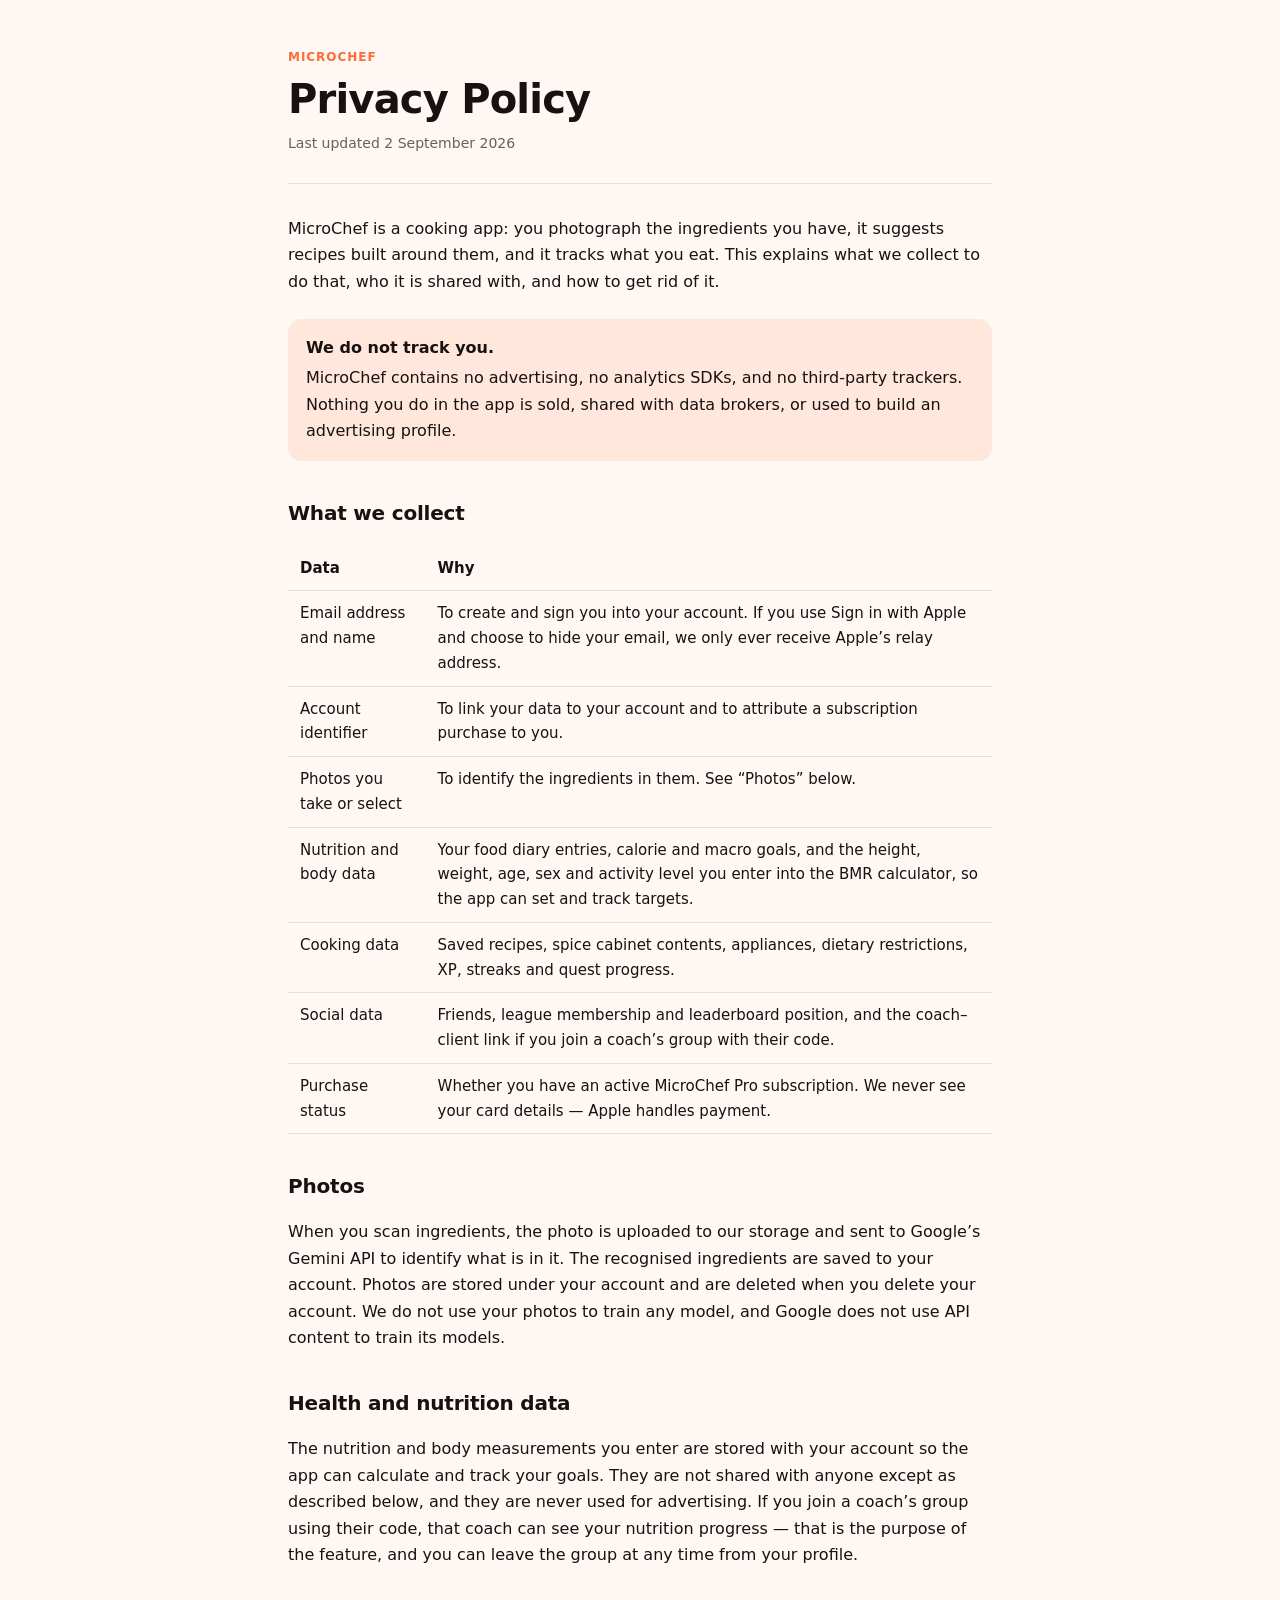
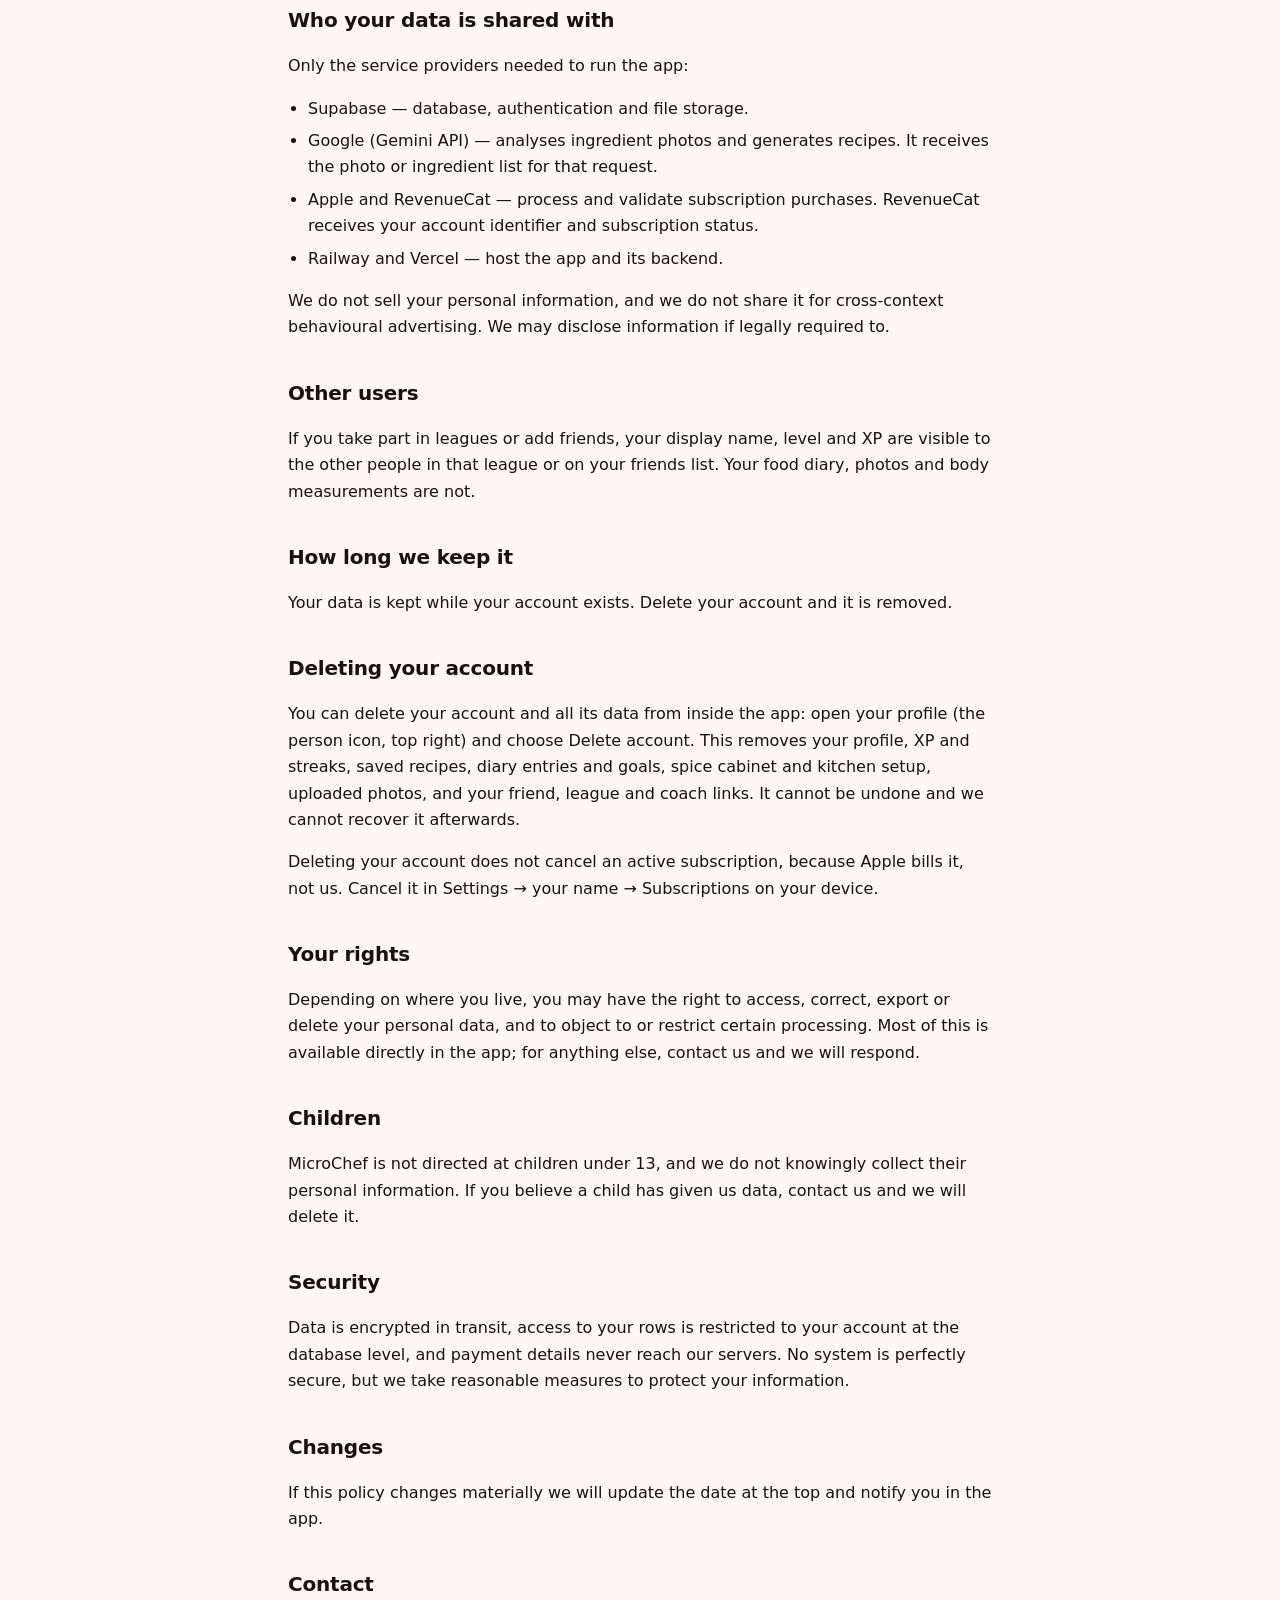
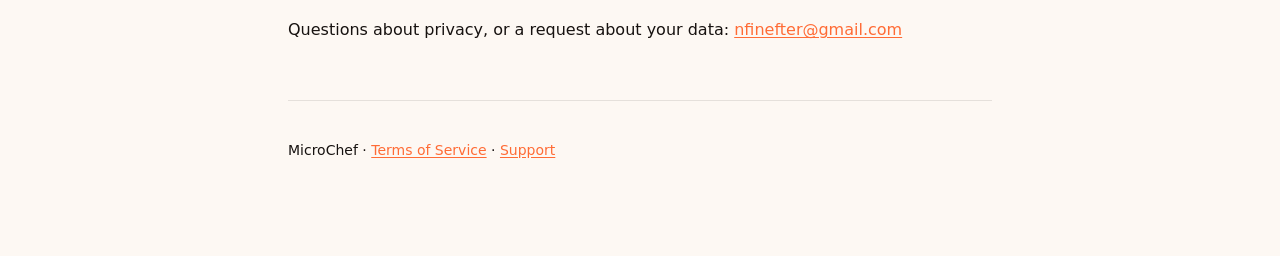
==== privacy.html @ 37d8c3ac "Publish MicroChef legal and support pages Generated from src/content/legal.js in the app repo. App S" ====
<!doctype html>
<html lang="en">
<head>
<meta charset="utf-8" />
<meta name="viewport" content="width=device-width, initial-scale=1" />
<title>Privacy Policy — MicroChef</title>
<link rel="stylesheet" href="_style.css" />
</head>
<body>
<main>
  <header>
    <p class="eyebrow">MicroChef</p>
    <h1>Privacy Policy</h1>
    <p class="meta">Last updated 2 September 2026</p>
  </header>
  <p>MicroChef is a cooking app: you photograph the ingredients you have, it suggests recipes built around them, and it tracks what you eat. This explains what we collect to do that, who it is shared with, and how to get rid of it.</p>
<div class="callout"><p><strong>We do not track you.</strong>MicroChef contains no advertising, no analytics SDKs, and no third-party trackers. Nothing you do in the app is sold, shared with data brokers, or used to build an advertising profile.</p></div>
<h2>What we collect</h2><table><tr><th>Data</th><th>Why</th></tr><tr><td>Email address and name</td><td>To create and sign you into your account. If you use Sign in with Apple and choose to hide your email, we only ever receive Apple’s relay address.</td></tr><tr><td>Account identifier</td><td>To link your data to your account and to attribute a subscription purchase to you.</td></tr><tr><td>Photos you take or select</td><td>To identify the ingredients in them. See “Photos” below.</td></tr><tr><td>Nutrition and body data</td><td>Your food diary entries, calorie and macro goals, and the height, weight, age, sex and activity level you enter into the BMR calculator, so the app can set and track targets.</td></tr><tr><td>Cooking data</td><td>Saved recipes, spice cabinet contents, appliances, dietary restrictions, XP, streaks and quest progress.</td></tr><tr><td>Social data</td><td>Friends, league membership and leaderboard position, and the coach–client link if you join a coach’s group with their code.</td></tr><tr><td>Purchase status</td><td>Whether you have an active MicroChef Pro subscription. We never see your card details — Apple handles payment.</td></tr></table>
<h2>Photos</h2><p>When you scan ingredients, the photo is uploaded to our storage and sent to Google’s Gemini API to identify what is in it. The recognised ingredients are saved to your account. Photos are stored under your account and are deleted when you delete your account. We do not use your photos to train any model, and Google does not use API content to train its models.</p>
<h2>Health and nutrition data</h2><p>The nutrition and body measurements you enter are stored with your account so the app can calculate and track your goals. They are not shared with anyone except as described below, and they are never used for advertising. If you join a coach’s group using their code, that coach can see your nutrition progress — that is the purpose of the feature, and you can leave the group at any time from your profile.</p>
<h2>Who your data is shared with</h2><p>Only the service providers needed to run the app:</p>
<ul><li>Supabase — database, authentication and file storage.</li><li>Google (Gemini API) — analyses ingredient photos and generates recipes. It receives the photo or ingredient list for that request.</li><li>Apple and RevenueCat — process and validate subscription purchases. RevenueCat receives your account identifier and subscription status.</li><li>Railway and Vercel — host the app and its backend.</li></ul>
<p>We do not sell your personal information, and we do not share it for cross-context behavioural advertising. We may disclose information if legally required to.</p>
<h2>Other users</h2><p>If you take part in leagues or add friends, your display name, level and XP are visible to the other people in that league or on your friends list. Your food diary, photos and body measurements are not.</p>
<h2>How long we keep it</h2><p>Your data is kept while your account exists. Delete your account and it is removed.</p>
<h2>Deleting your account</h2><p>You can delete your account and all its data from inside the app: open your profile (the person icon, top right) and choose Delete account. This removes your profile, XP and streaks, saved recipes, diary entries and goals, spice cabinet and kitchen setup, uploaded photos, and your friend, league and coach links. It cannot be undone and we cannot recover it afterwards.</p>
<p>Deleting your account does not cancel an active subscription, because Apple bills it, not us. Cancel it in Settings → your name → Subscriptions on your device.</p>
<h2>Your rights</h2><p>Depending on where you live, you may have the right to access, correct, export or delete your personal data, and to object to or restrict certain processing. Most of this is available directly in the app; for anything else, contact us and we will respond.</p>
<h2>Children</h2><p>MicroChef is not directed at children under 13, and we do not knowingly collect their personal information. If you believe a child has given us data, contact us and we will delete it.</p>
<h2>Security</h2><p>Data is encrypted in transit, access to your rows is restricted to your account at the database level, and payment details never reach our servers. No system is perfectly secure, but we take reasonable measures to protect your information.</p>
<h2>Changes</h2><p>If this policy changes materially we will update the date at the top and notify you in the app.</p>
<h2>Contact</h2><p>Questions about privacy, or a request about your data: <a href="mailto:nfinefter@gmail.com">nfinefter@gmail.com</a></p>
  <footer>
    <p>MicroChef · <a href="terms.html">Terms of Service</a> · <a href="support.html">Support</a></p>
  </footer>
</main>
</body>
</html>
---- _style.css ----
:root {
  --ember: #FF6B35;
  --char: #171210;
  --char-muted: #6B5F58;
  --cream: #FDF8F3;
  --hairline: rgb(23 18 16 / 0.1);
}
* { box-sizing: border-box; }
body {
  margin: 0;
  padding: 0 20px 80px;
  background: var(--cream);
  color: var(--char);
  font: 16px/1.65 ui-sans-serif, system-ui, -apple-system, "Segoe UI", sans-serif;
  -webkit-text-size-adjust: 100%;
}
main { max-width: 44rem; margin: 0 auto; }
header { padding: 48px 0 28px; border-bottom: 1px solid var(--hairline); margin-bottom: 32px; }
.eyebrow {
  font-size: 12px; font-weight: 700; letter-spacing: 0.08em;
  text-transform: uppercase; color: var(--ember); margin: 0 0 8px;
}
h1 { font-size: clamp(28px, 6vw, 40px); line-height: 1.15; margin: 0 0 10px; letter-spacing: -0.02em; }
h2 { font-size: 20px; margin: 36px 0 10px; letter-spacing: -0.01em; }
h3 { font-size: 16px; margin: 24px 0 6px; }
p, li { color: var(--char); }
.meta { color: var(--char-muted); font-size: 14px; margin: 0; }
ul { padding-left: 20px; }
li { margin-bottom: 6px; }
a { color: var(--ember); text-underline-offset: 2px; }
.callout {
  background: #FFE7DC; border-radius: 14px; padding: 16px 18px; margin: 24px 0;
}
.callout p { margin: 0; }
.callout strong { display: block; margin-bottom: 4px; }
table { border-collapse: collapse; width: 100%; margin: 16px 0; font-size: 15px; display: block; overflow-x: auto; }
th, td { text-align: left; padding: 10px 12px; border-bottom: 1px solid var(--hairline); vertical-align: top; }
th { font-weight: 600; white-space: nowrap; }
footer { margin-top: 56px; padding-top: 24px; border-top: 1px solid var(--hairline); color: var(--char-muted); font-size: 14px; }
@media (prefers-color-scheme: dark) {
  :root { --hairline: rgb(255 255 255 / 0.12); }
  body { background: #171210; color: #FDF8F3; }
  p, li { color: #FDF8F3; }
  .meta, footer { color: #A99E97; }
  .callout { background: #3A2419; }
}
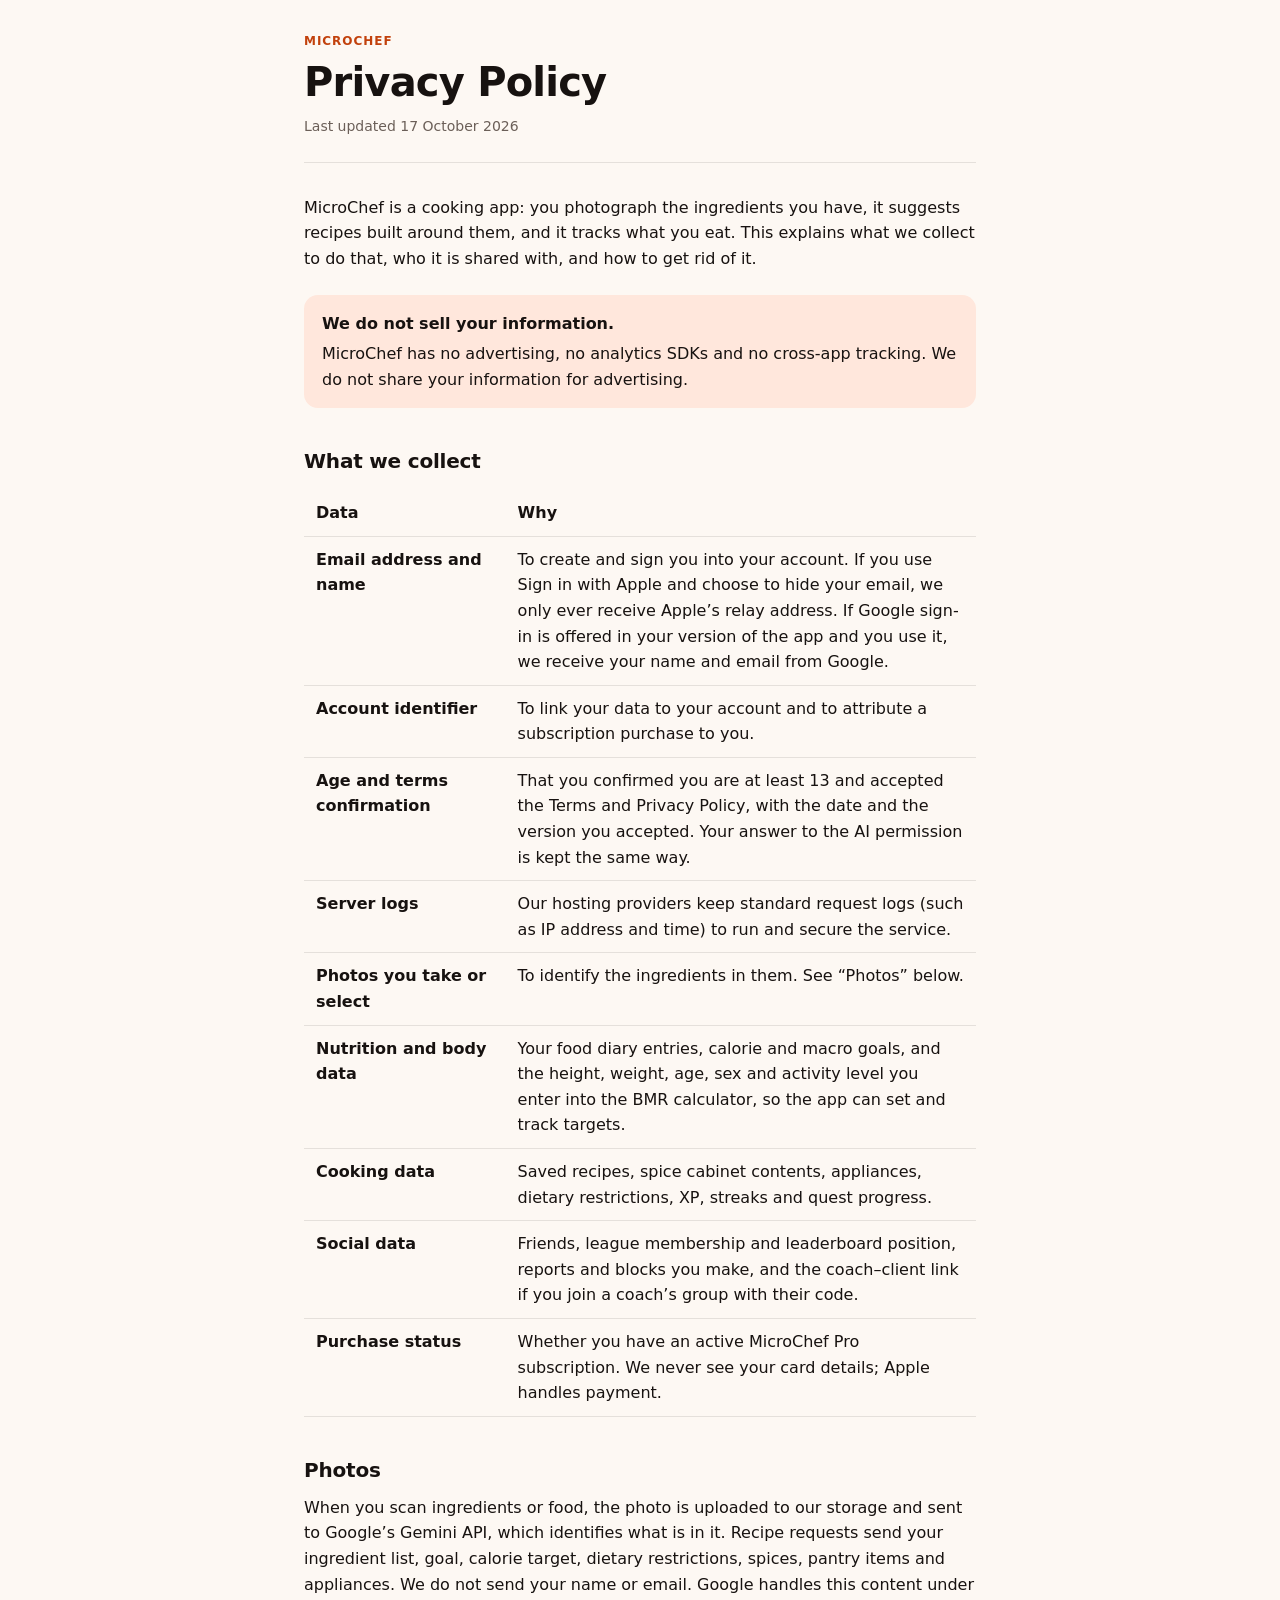
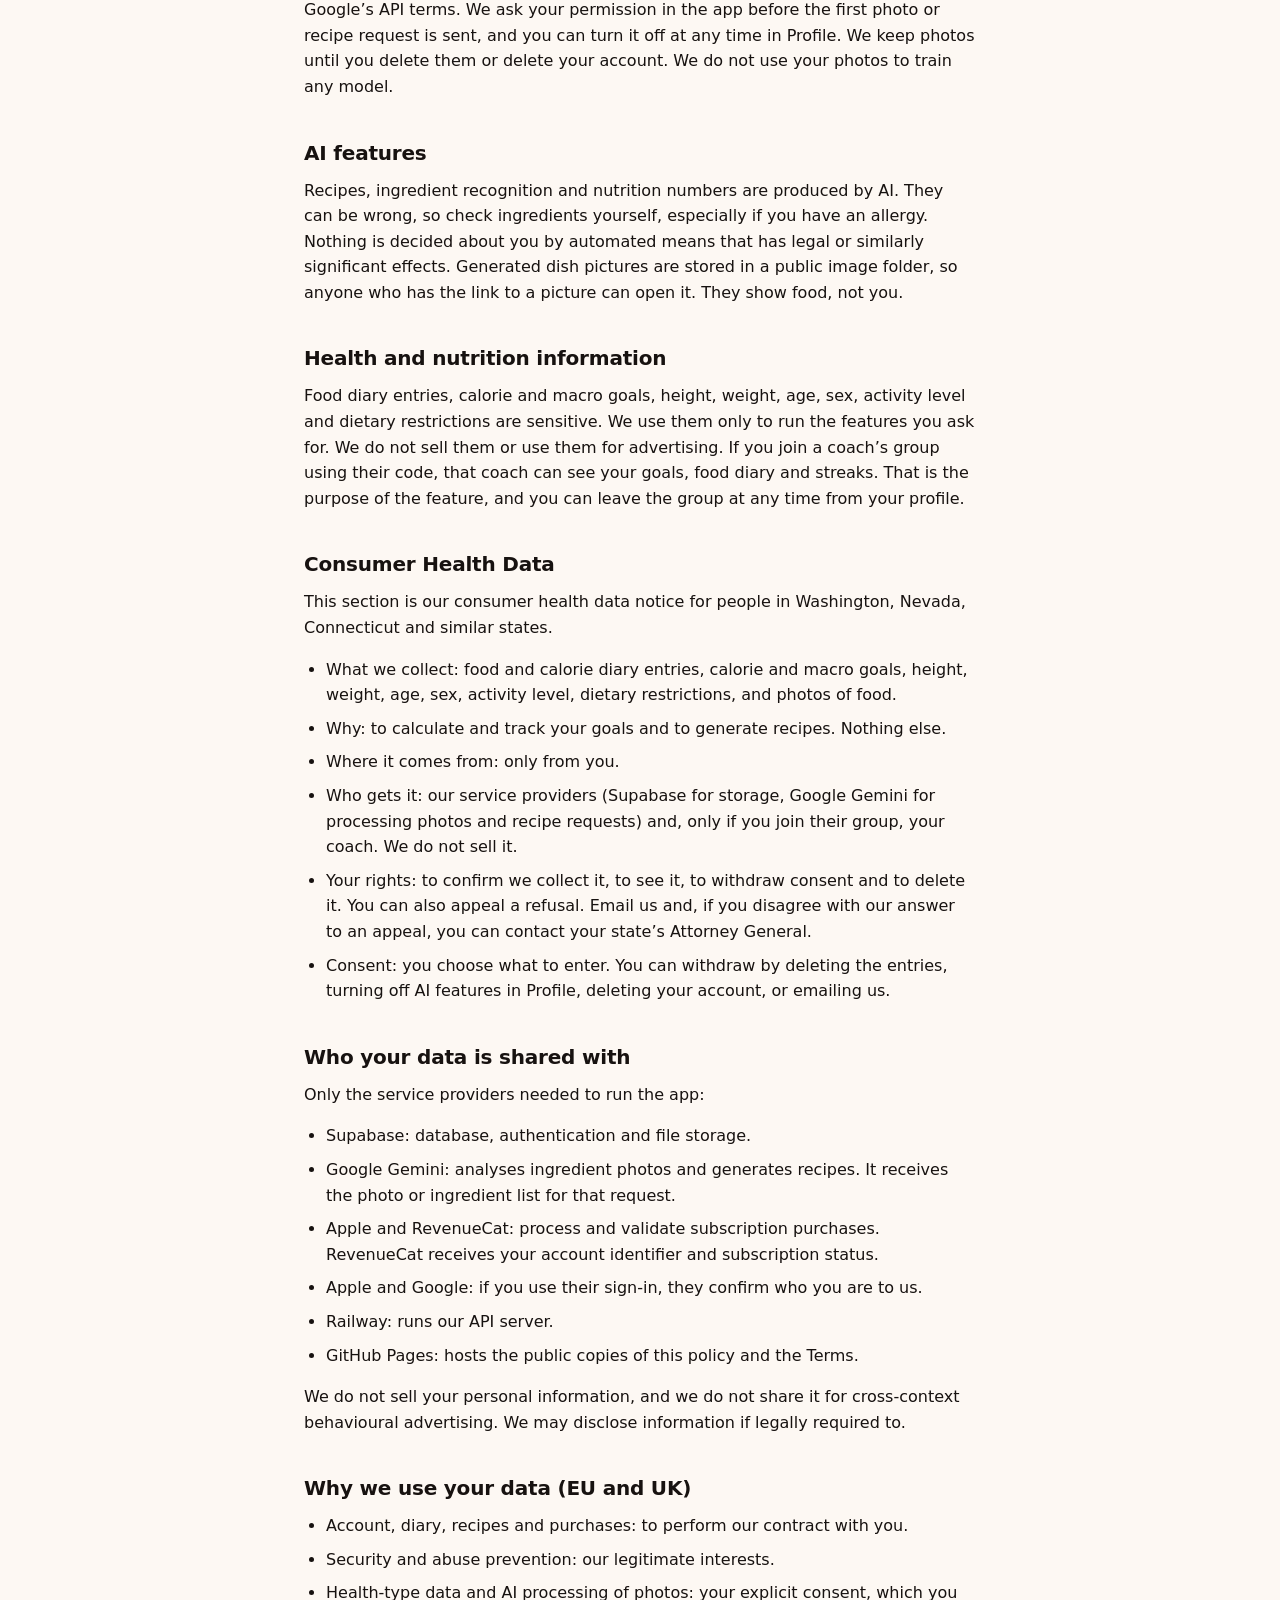
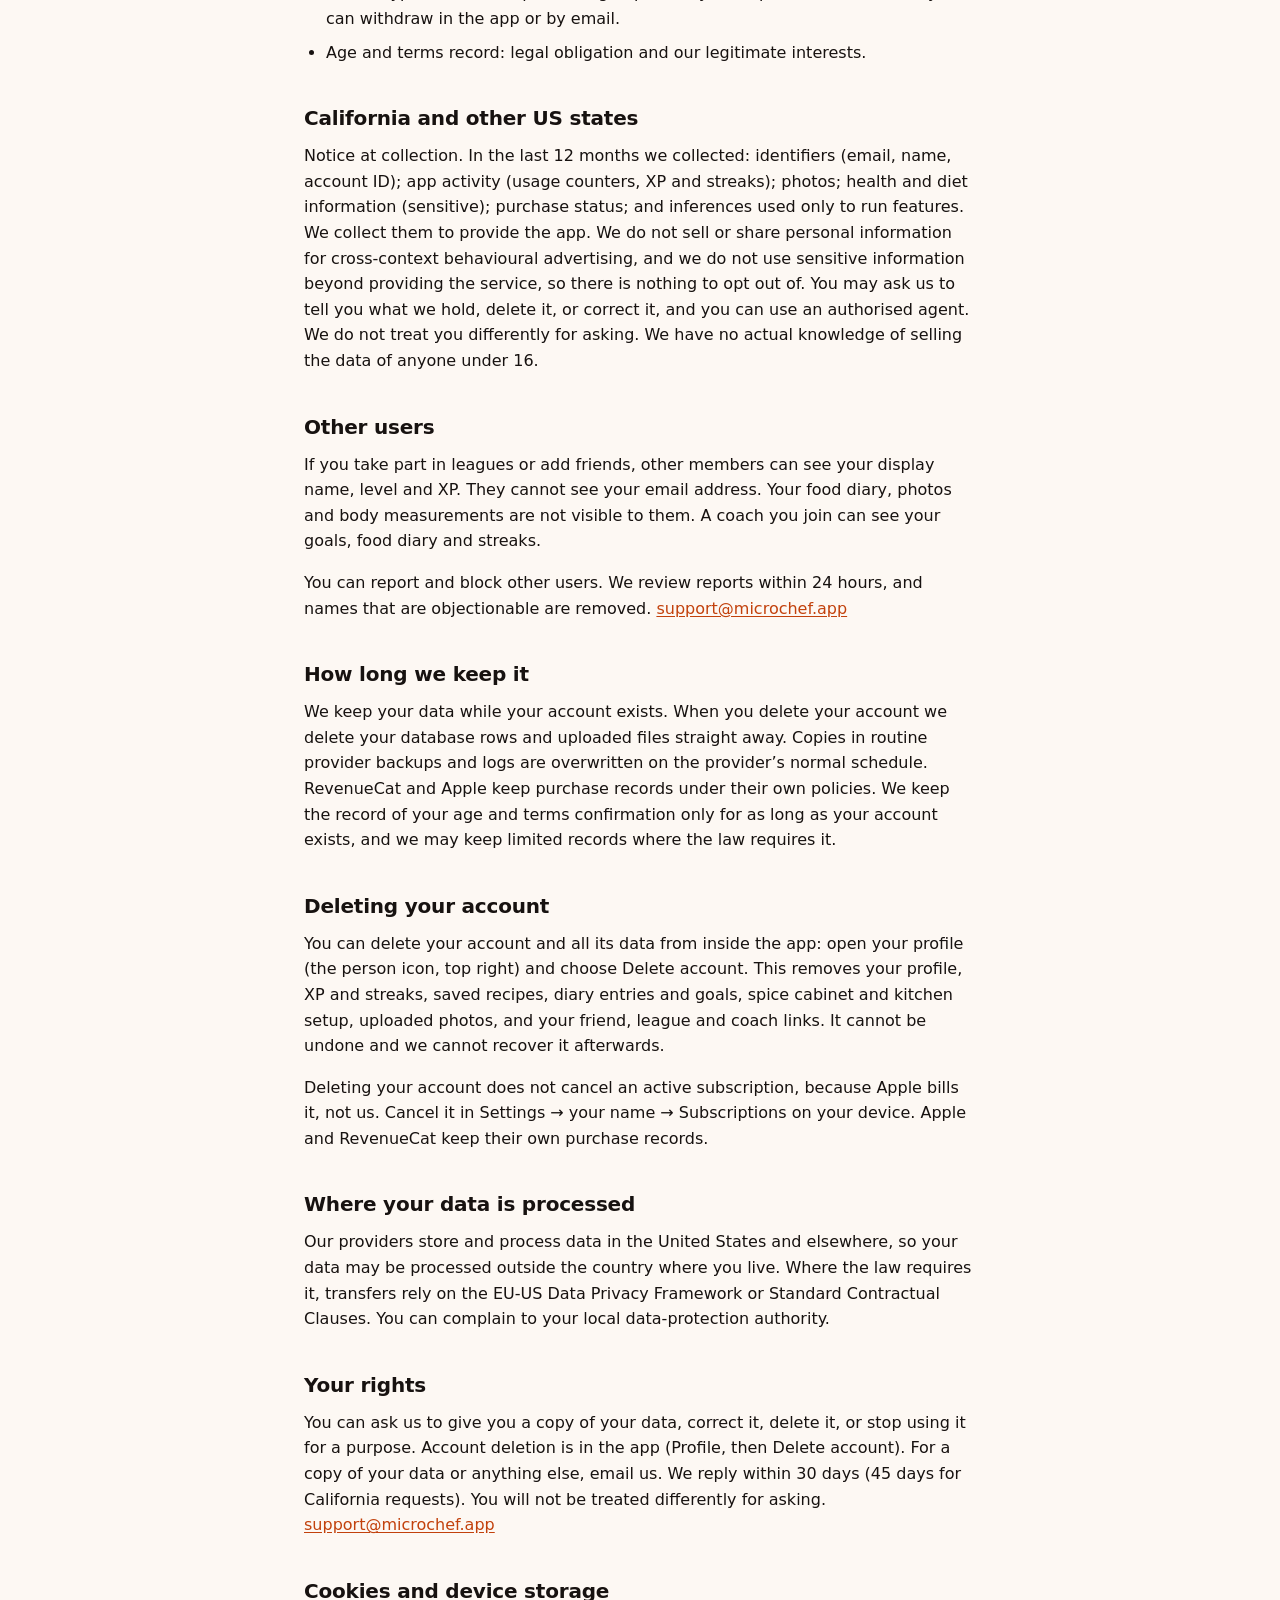
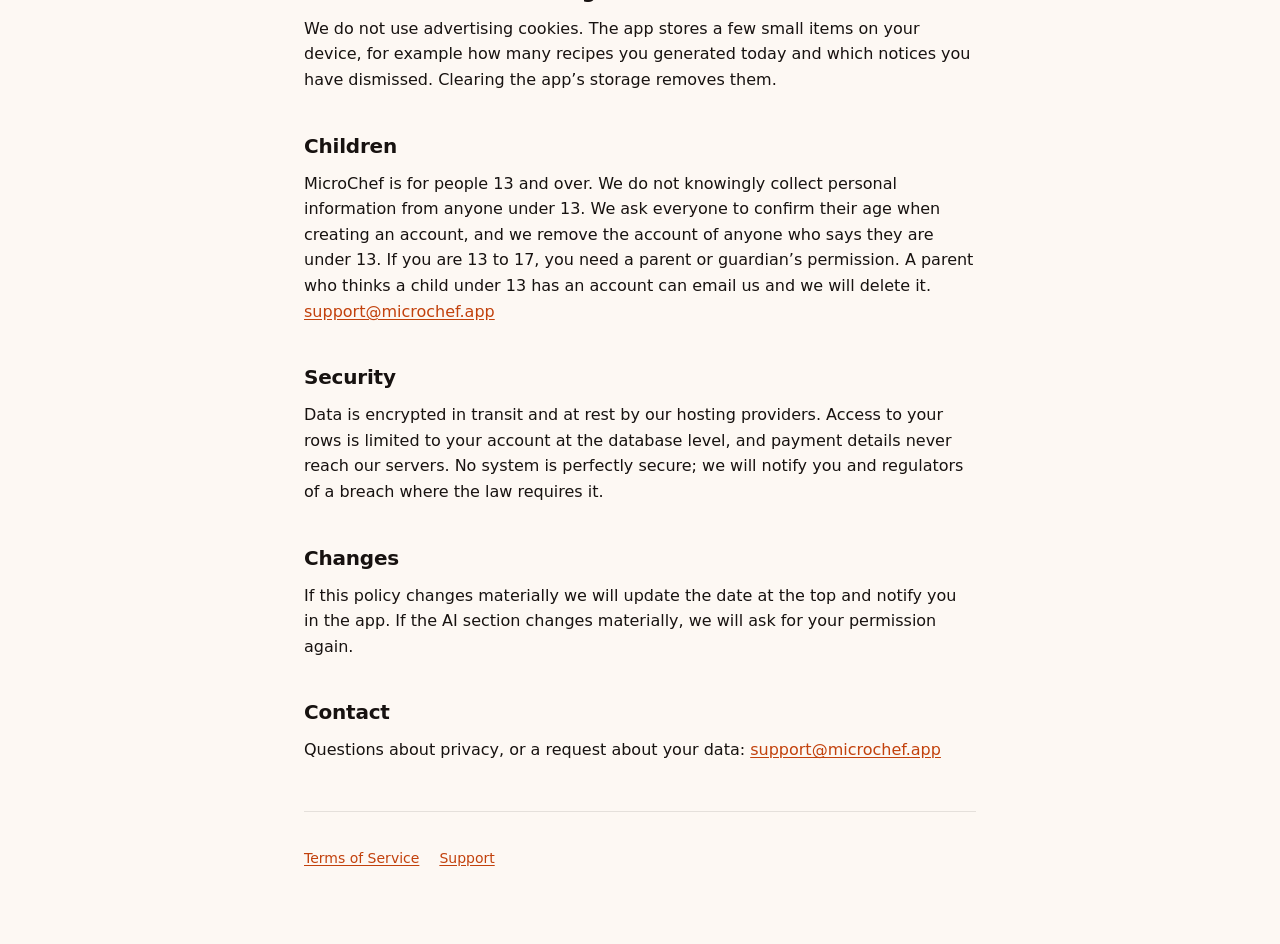
==== commit 9dea083c: "Update legal pages from src/content/legal.js" ====
--- a/privacy.html
+++ b/privacy.html
@@ -2,7 +2,8 @@
 <html lang="en">
 <head>
 <meta charset="utf-8" />
-<meta name="viewport" content="width=device-width, initial-scale=1" />
+<meta name="viewport" content="width=device-width, initial-scale=1, viewport-fit=cover" />
+<meta name="color-scheme" content="light dark" />
 <title>Privacy Policy — MicroChef</title>
 <link rel="stylesheet" href="_style.css" />
 </head>
@@ -11,27 +12,35 @@
   <header>
     <p class="eyebrow">MicroChef</p>
     <h1>Privacy Policy</h1>
-    <p class="meta">Last updated 2 September 2026</p>
+    <p class="meta">Last updated 17 October 2026</p>
   </header>
   <p>MicroChef is a cooking app: you photograph the ingredients you have, it suggests recipes built around them, and it tracks what you eat. This explains what we collect to do that, who it is shared with, and how to get rid of it.</p>
-<div class="callout"><p><strong>We do not track you.</strong>MicroChef contains no advertising, no analytics SDKs, and no third-party trackers. Nothing you do in the app is sold, shared with data brokers, or used to build an advertising profile.</p></div>
-<h2>What we collect</h2><table><tr><th>Data</th><th>Why</th></tr><tr><td>Email address and name</td><td>To create and sign you into your account. If you use Sign in with Apple and choose to hide your email, we only ever receive Apple’s relay address.</td></tr><tr><td>Account identifier</td><td>To link your data to your account and to attribute a subscription purchase to you.</td></tr><tr><td>Photos you take or select</td><td>To identify the ingredients in them. See “Photos” below.</td></tr><tr><td>Nutrition and body data</td><td>Your food diary entries, calorie and macro goals, and the height, weight, age, sex and activity level you enter into the BMR calculator, so the app can set and track targets.</td></tr><tr><td>Cooking data</td><td>Saved recipes, spice cabinet contents, appliances, dietary restrictions, XP, streaks and quest progress.</td></tr><tr><td>Social data</td><td>Friends, league membership and leaderboard position, and the coach–client link if you join a coach’s group with their code.</td></tr><tr><td>Purchase status</td><td>Whether you have an active MicroChef Pro subscription. We never see your card details — Apple handles payment.</td></tr></table>
-<h2>Photos</h2><p>When you scan ingredients, the photo is uploaded to our storage and sent to Google’s Gemini API to identify what is in it. The recognised ingredients are saved to your account. Photos are stored under your account and are deleted when you delete your account. We do not use your photos to train any model, and Google does not use API content to train its models.</p>
-<h2>Health and nutrition data</h2><p>The nutrition and body measurements you enter are stored with your account so the app can calculate and track your goals. They are not shared with anyone except as described below, and they are never used for advertising. If you join a coach’s group using their code, that coach can see your nutrition progress — that is the purpose of the feature, and you can leave the group at any time from your profile.</p>
+<div class="callout"><p><strong>We do not sell your information.</strong>MicroChef has no advertising, no analytics SDKs and no cross-app tracking. We do not share your information for advertising.</p></div>
+<h2>What we collect</h2><table class="rows"><thead><tr><th>Data</th><th>Why</th></tr></thead><tbody><tr><td>Email address and name</td><td>To create and sign you into your account. If you use Sign in with Apple and choose to hide your email, we only ever receive Apple’s relay address. If Google sign-in is offered in your version of the app and you use it, we receive your name and email from Google.</td></tr><tr><td>Account identifier</td><td>To link your data to your account and to attribute a subscription purchase to you.</td></tr><tr><td>Age and terms confirmation</td><td>That you confirmed you are at least 13 and accepted the Terms and Privacy Policy, with the date and the version you accepted. Your answer to the AI permission is kept the same way.</td></tr><tr><td>Server logs</td><td>Our hosting providers keep standard request logs (such as IP address and time) to run and secure the service.</td></tr><tr><td>Photos you take or select</td><td>To identify the ingredients in them. See “Photos” below.</td></tr><tr><td>Nutrition and body data</td><td>Your food diary entries, calorie and macro goals, and the height, weight, age, sex and activity level you enter into the BMR calculator, so the app can set and track targets.</td></tr><tr><td>Cooking data</td><td>Saved recipes, spice cabinet contents, appliances, dietary restrictions, XP, streaks and quest progress.</td></tr><tr><td>Social data</td><td>Friends, league membership and leaderboard position, reports and blocks you make, and the coach–client link if you join a coach’s group with their code.</td></tr><tr><td>Purchase status</td><td>Whether you have an active MicroChef Pro subscription. We never see your card details; Apple handles payment.</td></tr></tbody></table>
+<h2>Photos</h2><p>When you scan ingredients or food, the photo is uploaded to our storage and sent to Google’s Gemini API, which identifies what is in it. Recipe requests send your ingredient list, goal, calorie target, dietary restrictions, spices, pantry items and appliances. We do not send your name or email. Google handles this content under Google’s API terms. We ask your permission in the app before the first photo or recipe request is sent, and you can turn it off at any time in Profile. We keep photos until you delete them or delete your account. We do not use your photos to train any model.</p>
+<h2>AI features</h2><p>Recipes, ingredient recognition and nutrition numbers are produced by AI. They can be wrong, so check ingredients yourself, especially if you have an allergy. Nothing is decided about you by automated means that has legal or similarly significant effects. Generated dish pictures are stored in a public image folder, so anyone who has the link to a picture can open it. They show food, not you.</p>
+<h2>Health and nutrition information</h2><p>Food diary entries, calorie and macro goals, height, weight, age, sex, activity level and dietary restrictions are sensitive. We use them only to run the features you ask for. We do not sell them or use them for advertising. If you join a coach’s group using their code, that coach can see your goals, food diary and streaks. That is the purpose of the feature, and you can leave the group at any time from your profile.</p>
+<h2>Consumer Health Data</h2><p>This section is our consumer health data notice for people in Washington, Nevada, Connecticut and similar states.</p>
+<ul><li>What we collect: food and calorie diary entries, calorie and macro goals, height, weight, age, sex, activity level, dietary restrictions, and photos of food.</li><li>Why: to calculate and track your goals and to generate recipes. Nothing else.</li><li>Where it comes from: only from you.</li><li>Who gets it: our service providers (Supabase for storage, Google Gemini for processing photos and recipe requests) and, only if you join their group, your coach. We do not sell it.</li><li>Your rights: to confirm we collect it, to see it, to withdraw consent and to delete it. You can also appeal a refusal. Email us and, if you disagree with our answer to an appeal, you can contact your state’s Attorney General.</li><li>Consent: you choose what to enter. You can withdraw by deleting the entries, turning off AI features in Profile, deleting your account, or emailing us.</li></ul>
 <h2>Who your data is shared with</h2><p>Only the service providers needed to run the app:</p>
-<ul><li>Supabase — database, authentication and file storage.</li><li>Google (Gemini API) — analyses ingredient photos and generates recipes. It receives the photo or ingredient list for that request.</li><li>Apple and RevenueCat — process and validate subscription purchases. RevenueCat receives your account identifier and subscription status.</li><li>Railway and Vercel — host the app and its backend.</li></ul>
+<ul><li>Supabase: database, authentication and file storage.</li><li>Google Gemini: analyses ingredient photos and generates recipes. It receives the photo or ingredient list for that request.</li><li>Apple and RevenueCat: process and validate subscription purchases. RevenueCat receives your account identifier and subscription status.</li><li>Apple and Google: if you use their sign-in, they confirm who you are to us.</li><li>Railway: runs our API server.</li><li>GitHub Pages: hosts the public copies of this policy and the Terms.</li></ul>
 <p>We do not sell your personal information, and we do not share it for cross-context behavioural advertising. We may disclose information if legally required to.</p>
-<h2>Other users</h2><p>If you take part in leagues or add friends, your display name, level and XP are visible to the other people in that league or on your friends list. Your food diary, photos and body measurements are not.</p>
-<h2>How long we keep it</h2><p>Your data is kept while your account exists. Delete your account and it is removed.</p>
+<h2>Why we use your data (EU and UK)</h2><ul><li>Account, diary, recipes and purchases: to perform our contract with you.</li><li>Security and abuse prevention: our legitimate interests.</li><li>Health-type data and AI processing of photos: your explicit consent, which you can withdraw in the app or by email.</li><li>Age and terms record: legal obligation and our legitimate interests.</li></ul>
+<h2>California and other US states</h2><p>Notice at collection. In the last 12 months we collected: identifiers (email, name, account ID); app activity (usage counters, XP and streaks); photos; health and diet information (sensitive); purchase status; and inferences used only to run features. We collect them to provide the app. We do not sell or share personal information for cross-context behavioural advertising, and we do not use sensitive information beyond providing the service, so there is nothing to opt out of. You may ask us to tell you what we hold, delete it, or correct it, and you can use an authorised agent. We do not treat you differently for asking. We have no actual knowledge of selling the data of anyone under 16.</p>
+<h2>Other users</h2><p>If you take part in leagues or add friends, other members can see your display name, level and XP. They cannot see your email address. Your food diary, photos and body measurements are not visible to them. A coach you join can see your goals, food diary and streaks.</p>
+<p>You can report and block other users. We review reports within 24 hours, and names that are objectionable are removed. <a href="mailto:support@microchef.app">support@microchef.app</a></p>
+<h2>How long we keep it</h2><p>We keep your data while your account exists. When you delete your account we delete your database rows and uploaded files straight away. Copies in routine provider backups and logs are overwritten on the provider’s normal schedule. RevenueCat and Apple keep purchase records under their own policies. We keep the record of your age and terms confirmation only for as long as your account exists, and we may keep limited records where the law requires it.</p>
 <h2>Deleting your account</h2><p>You can delete your account and all its data from inside the app: open your profile (the person icon, top right) and choose Delete account. This removes your profile, XP and streaks, saved recipes, diary entries and goals, spice cabinet and kitchen setup, uploaded photos, and your friend, league and coach links. It cannot be undone and we cannot recover it afterwards.</p>
-<p>Deleting your account does not cancel an active subscription, because Apple bills it, not us. Cancel it in Settings → your name → Subscriptions on your device.</p>
-<h2>Your rights</h2><p>Depending on where you live, you may have the right to access, correct, export or delete your personal data, and to object to or restrict certain processing. Most of this is available directly in the app; for anything else, contact us and we will respond.</p>
-<h2>Children</h2><p>MicroChef is not directed at children under 13, and we do not knowingly collect their personal information. If you believe a child has given us data, contact us and we will delete it.</p>
-<h2>Security</h2><p>Data is encrypted in transit, access to your rows is restricted to your account at the database level, and payment details never reach our servers. No system is perfectly secure, but we take reasonable measures to protect your information.</p>
-<h2>Changes</h2><p>If this policy changes materially we will update the date at the top and notify you in the app.</p>
-<h2>Contact</h2><p>Questions about privacy, or a request about your data: <a href="mailto:nfinefter@gmail.com">nfinefter@gmail.com</a></p>
+<p>Deleting your account does not cancel an active subscription, because Apple bills it, not us. Cancel it in Settings → your name → Subscriptions on your device. Apple and RevenueCat keep their own purchase records.</p>
+<h2>Where your data is processed</h2><p>Our providers store and process data in the United States and elsewhere, so your data may be processed outside the country where you live. Where the law requires it, transfers rely on the EU-US Data Privacy Framework or Standard Contractual Clauses. You can complain to your local data-protection authority.</p>
+<h2>Your rights</h2><p>You can ask us to give you a copy of your data, correct it, delete it, or stop using it for a purpose. Account deletion is in the app (Profile, then Delete account). For a copy of your data or anything else, email us. We reply within 30 days (45 days for California requests). You will not be treated differently for asking. <a href="mailto:support@microchef.app">support@microchef.app</a></p>
+<h2>Cookies and device storage</h2><p>We do not use advertising cookies. The app stores a few small items on your device, for example how many recipes you generated today and which notices you have dismissed. Clearing the app’s storage removes them.</p>
+<h2>Children</h2><p>MicroChef is for people 13 and over. We do not knowingly collect personal information from anyone under 13. We ask everyone to confirm their age when creating an account, and we remove the account of anyone who says they are under 13. If you are 13 to 17, you need a parent or guardian’s permission. A parent who thinks a child under 13 has an account can email us and we will delete it. <a href="mailto:support@microchef.app">support@microchef.app</a></p>
+<h2>Security</h2><p>Data is encrypted in transit and at rest by our hosting providers. Access to your rows is limited to your account at the database level, and payment details never reach our servers. No system is perfectly secure; we will notify you and regulators of a breach where the law requires it.</p>
+<h2>Changes</h2><p>If this policy changes materially we will update the date at the top and notify you in the app. If the AI section changes materially, we will ask for your permission again.</p>
+<h2>Contact</h2><p>Questions about privacy, or a request about your data: <a href="mailto:support@microchef.app">support@microchef.app</a></p>
   <footer>
-    <p>MicroChef · <a href="terms.html">Terms of Service</a> · <a href="support.html">Support</a></p>
+    <nav><a href="terms.html">Terms of Service</a><a href="support.html">Support</a></nav>
   </footer>
 </main>
 </body>
--- a/_style.css
+++ b/_style.css
@@ -1,5 +1,6 @@
 :root {
-  --ember: #FF6B35;
+  --ember: #C2410C;
+  --ember-bright: #FF6B35;
   --char: #171210;
   --char-muted: #6B5F58;
   --cream: #FDF8F3;
@@ -8,39 +9,56 @@
 * { box-sizing: border-box; }
 body {
   margin: 0;
-  padding: 0 20px 80px;
+  padding: 0 max(20px, env(safe-area-inset-right)) calc(64px + env(safe-area-inset-bottom)) max(20px, env(safe-area-inset-left));
   background: var(--cream);
   color: var(--char);
-  font: 16px/1.65 ui-sans-serif, system-ui, -apple-system, "Segoe UI", sans-serif;
+  font: 16px/1.6 ui-sans-serif, system-ui, -apple-system, "Segoe UI", sans-serif;
   -webkit-text-size-adjust: 100%;
 }
-main { max-width: 44rem; margin: 0 auto; }
-header { padding: 48px 0 28px; border-bottom: 1px solid var(--hairline); margin-bottom: 32px; }
+main { max-width: 42rem; margin: 0 auto; overflow-wrap: break-word; }
+p { margin: 0 0 16px; }
+header { padding: calc(32px + env(safe-area-inset-top)) 0 24px; border-bottom: 1px solid var(--hairline); margin-bottom: 32px; }
 .eyebrow {
   font-size: 12px; font-weight: 700; letter-spacing: 0.08em;
   text-transform: uppercase; color: var(--ember); margin: 0 0 8px;
 }
 h1 { font-size: clamp(28px, 6vw, 40px); line-height: 1.15; margin: 0 0 10px; letter-spacing: -0.02em; }
-h2 { font-size: 20px; margin: 36px 0 10px; letter-spacing: -0.01em; }
+h2 { font-size: 1.25rem; line-height: 1.3; margin: 40px 0 12px; letter-spacing: -0.01em; }
 h3 { font-size: 16px; margin: 24px 0 6px; }
 p, li { color: var(--char); }
 .meta { color: var(--char-muted); font-size: 14px; margin: 0; }
-ul { padding-left: 20px; }
-li { margin-bottom: 6px; }
+ul { padding-left: 22px; margin: 0 0 16px; }
+li { margin-bottom: 8px; }
 a { color: var(--ember); text-underline-offset: 2px; }
 .callout {
   background: #FFE7DC; border-radius: 14px; padding: 16px 18px; margin: 24px 0;
 }
+li a, p a { overflow-wrap: anywhere; }
 .callout p { margin: 0; }
 .callout strong { display: block; margin-bottom: 4px; }
-table { border-collapse: collapse; width: 100%; margin: 16px 0; font-size: 15px; display: block; overflow-x: auto; }
+table { border-collapse: collapse; width: 100%; margin: 16px 0; font-size: 16px; }
 th, td { text-align: left; padding: 10px 12px; border-bottom: 1px solid var(--hairline); vertical-align: top; }
-th { font-weight: 600; white-space: nowrap; }
-footer { margin-top: 56px; padding-top: 24px; border-top: 1px solid var(--hairline); color: var(--char-muted); font-size: 14px; }
+th { font-weight: 600; }
+td:first-child { font-weight: 600; width: 30%; }
+@media (max-width: 600px) {
+  /* Stacked rows: a two-column table is unreadable at phone width. */
+  thead { display: none; }
+  table, tbody, tr, td { display: block; width: 100%; }
+  tr { padding: 12px 0; border-bottom: 1px solid var(--hairline); }
+  td { border: 0; padding: 0; }
+  td:first-child { width: 100%; }
+  td + td { color: var(--char-muted); margin-top: 2px; }
+  h2 { margin-top: 32px; }
+}
+footer nav { display: flex; flex-wrap: wrap; gap: 0 20px; }
+footer a { display: inline-flex; align-items: center; min-height: 44px; }
+footer { margin-top: 48px; padding-top: 24px; border-top: 1px solid var(--hairline); color: var(--char-muted); font-size: 14px; }
 @media (prefers-color-scheme: dark) {
   :root { --hairline: rgb(255 255 255 / 0.12); }
   body { background: #171210; color: #FDF8F3; }
   p, li { color: #FDF8F3; }
   .meta, footer { color: #A99E97; }
   .callout { background: #3A2419; }
+  :root { --ember: #FF8A5B; }
+  td + td { color: #A99E97; }
 }
